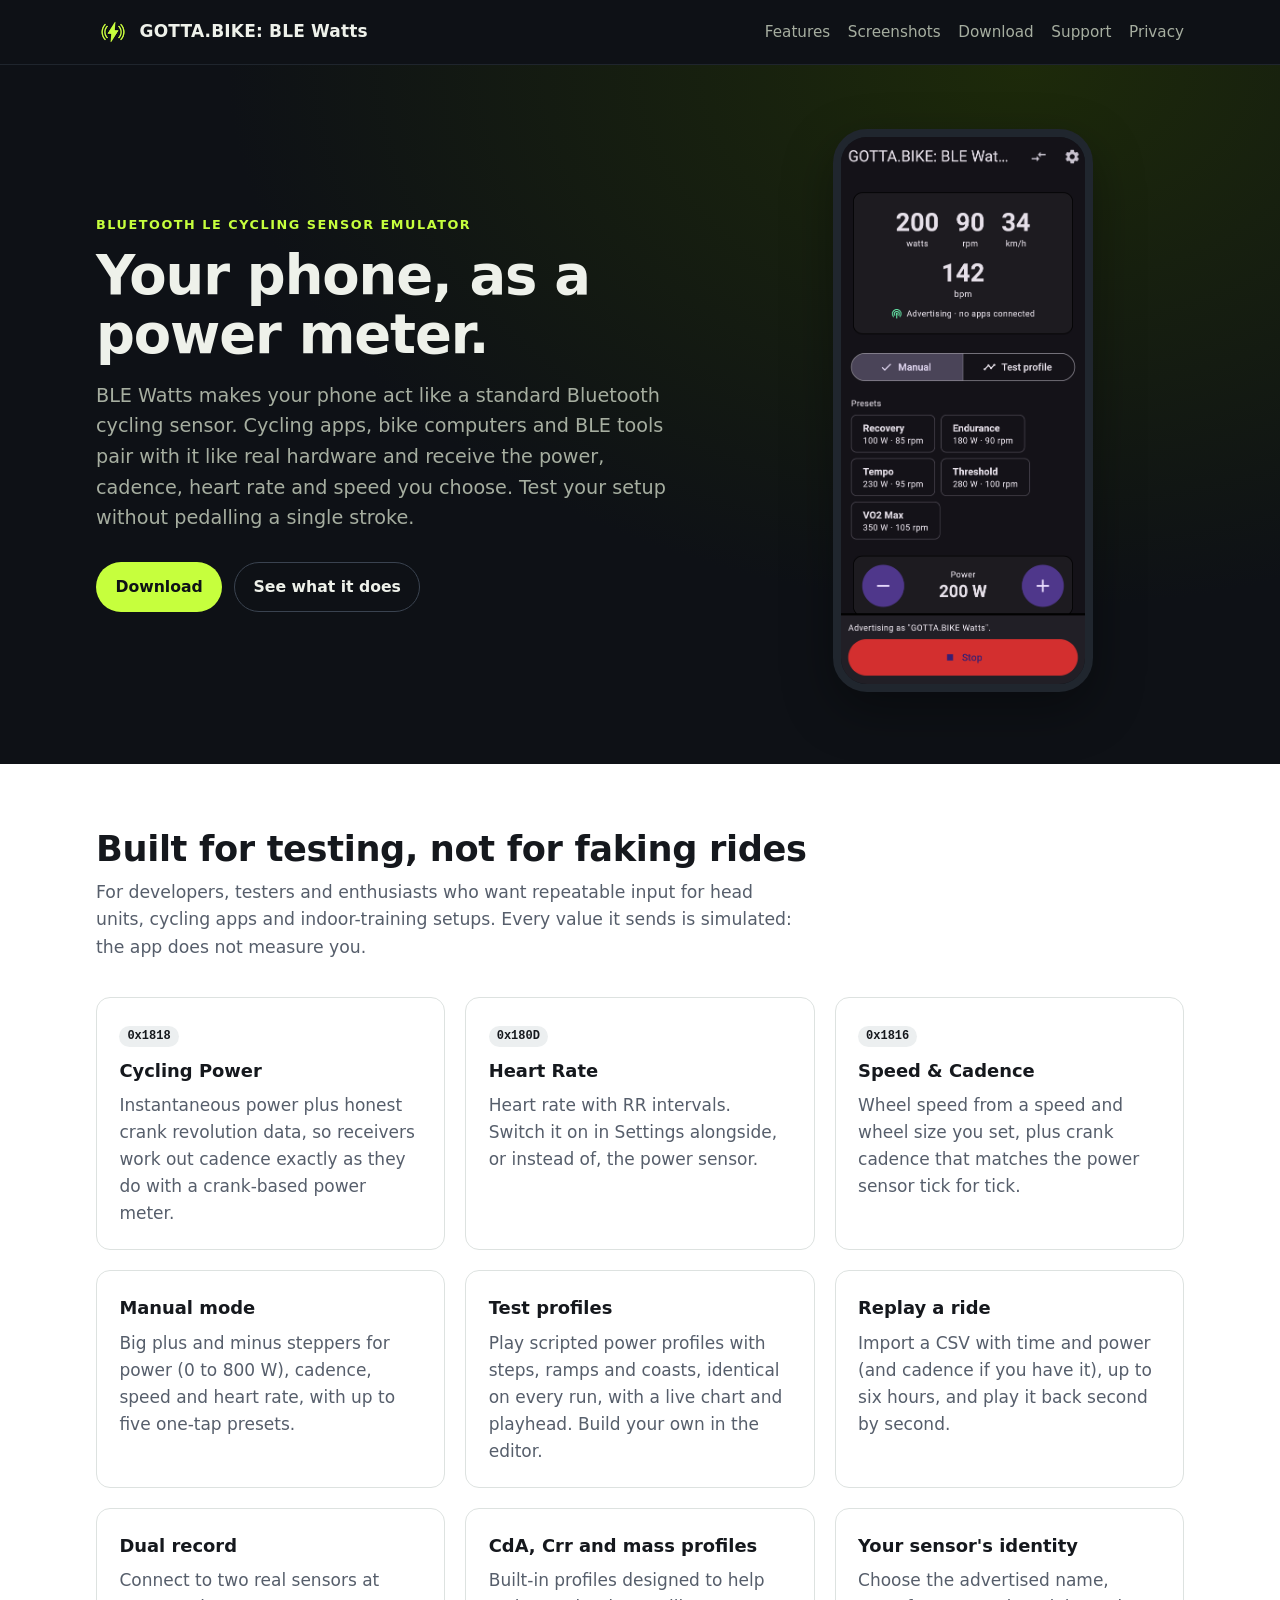
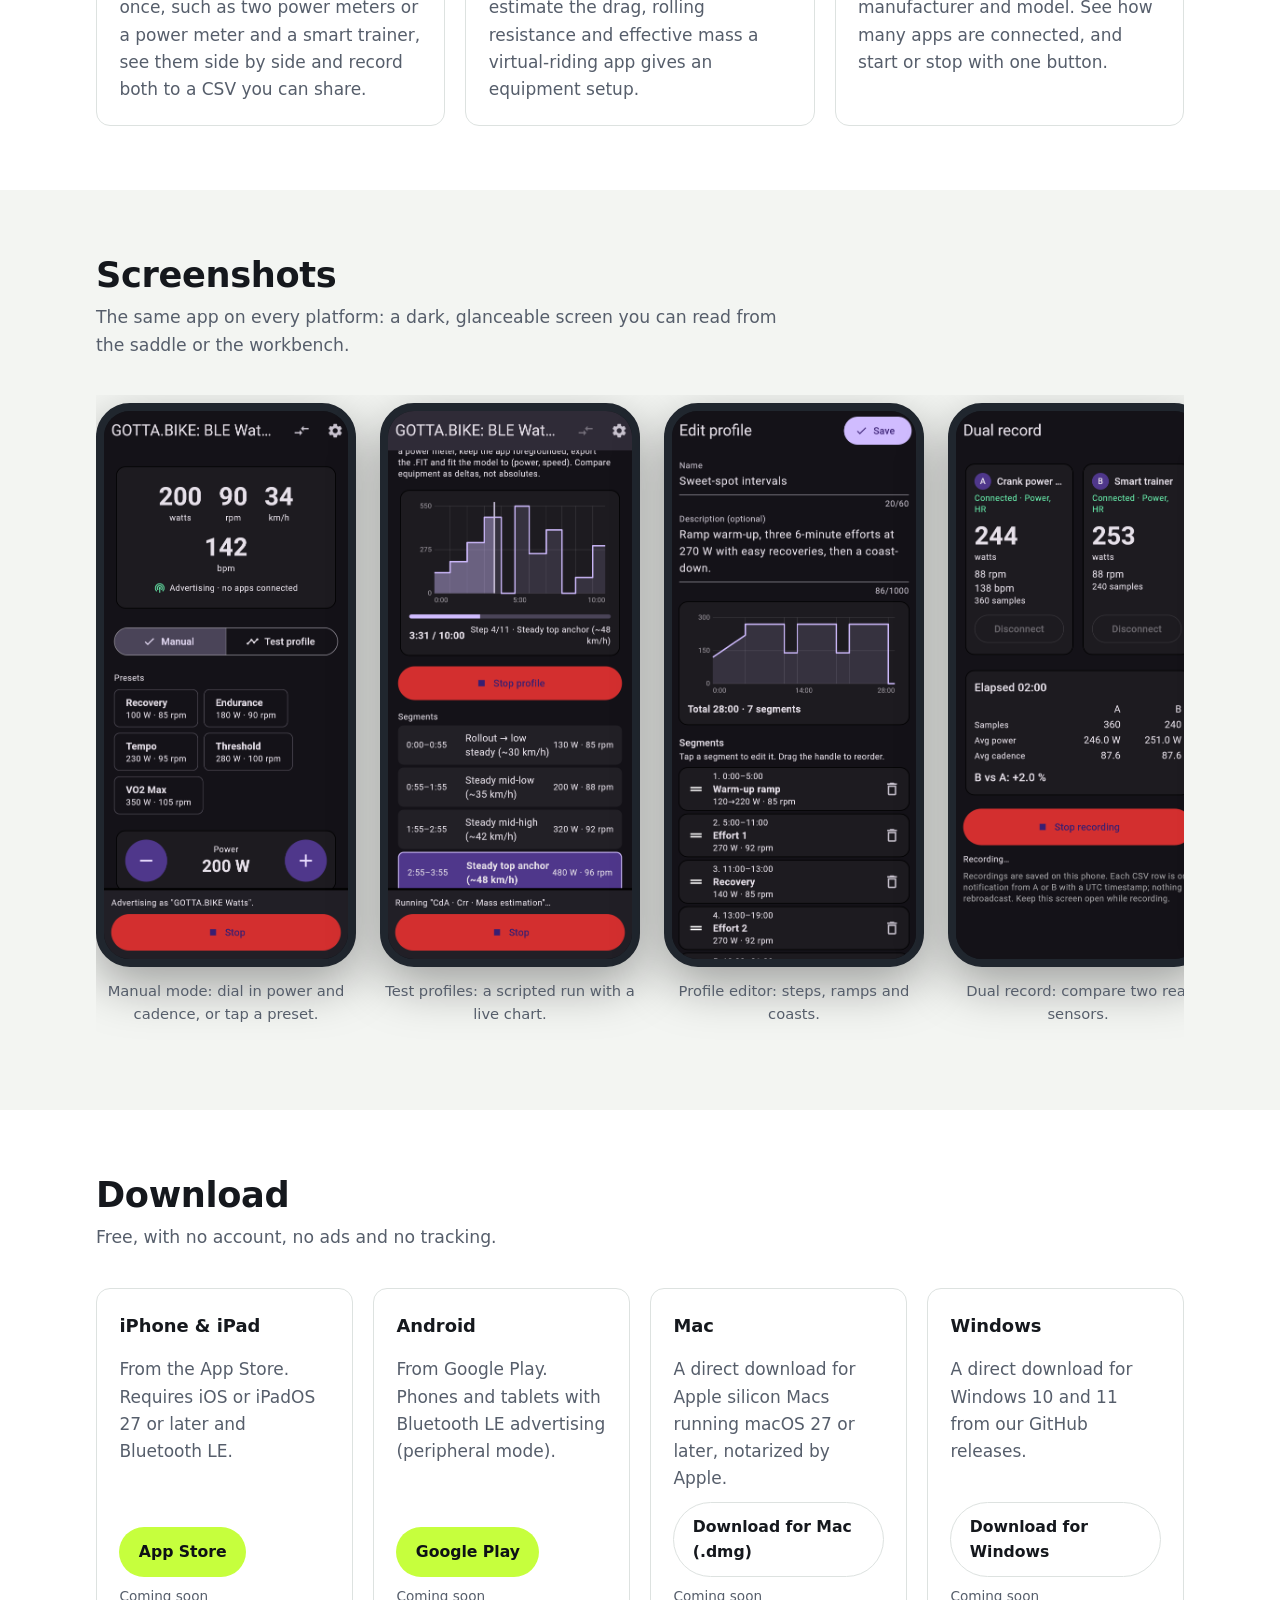
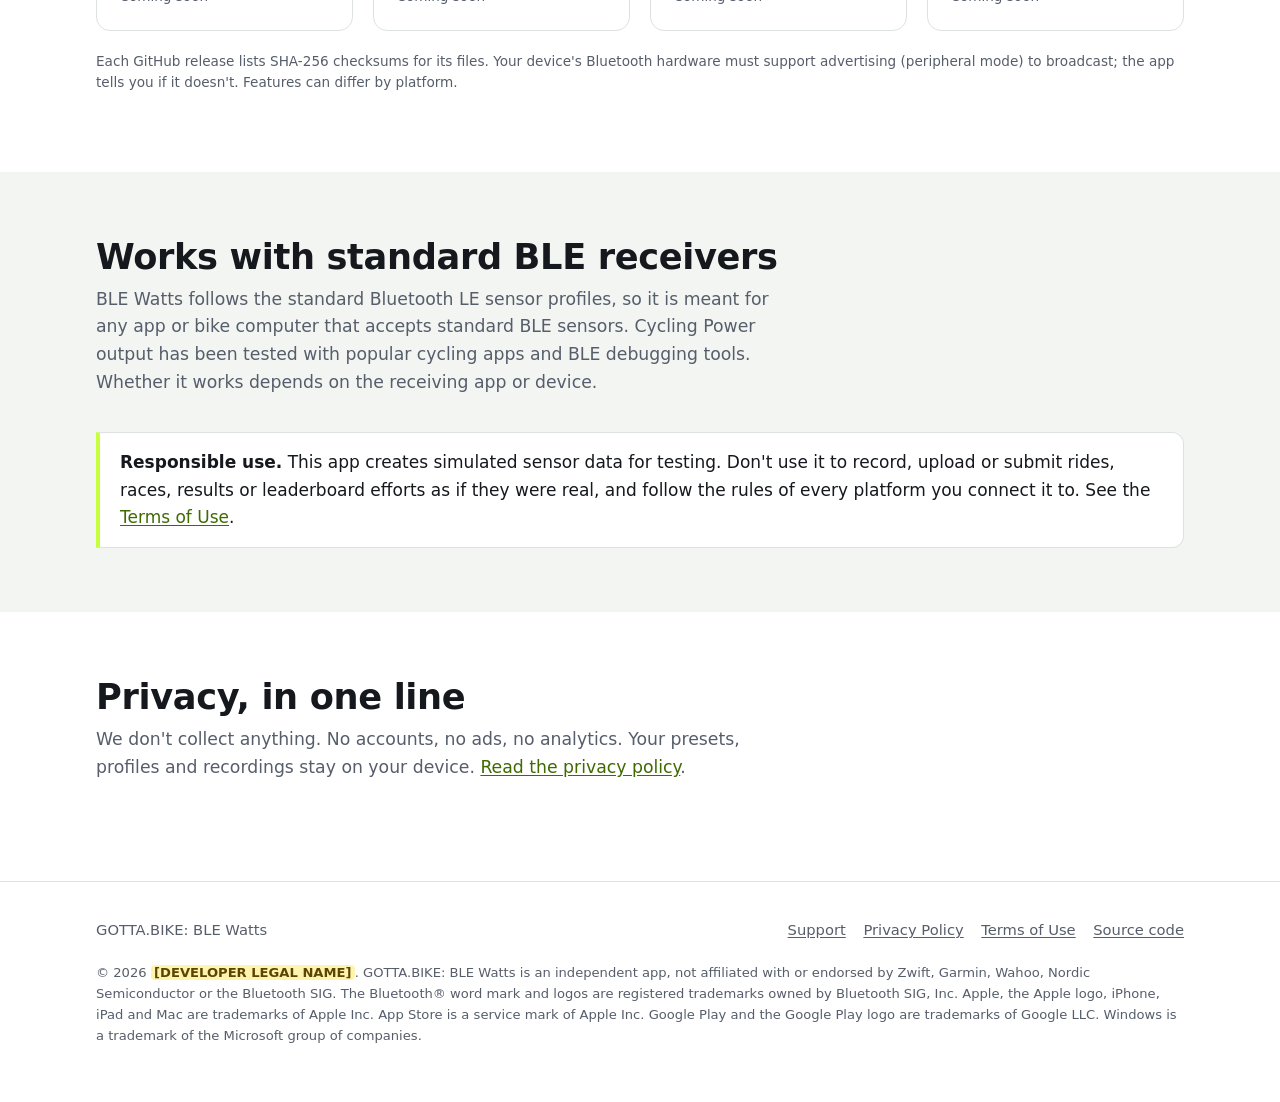
==== website/index.html @ 52a811ef "Add the product website for ble.gotta.bike A static site (no JS, no trackers) for Cloudflare Pages: " ====
<!DOCTYPE html>
<html lang="en">
<head>
  <meta charset="utf-8">
  <meta name="viewport" content="width=device-width, initial-scale=1">
  <title>GOTTA.BIKE: BLE Watts</title>
  <meta name="description" content="Turn your phone into a Bluetooth LE cycling sensor. Broadcast simulated power, cadence, heart rate and speed to cycling apps and bike computers, or record two real sensors side by side.">
  <meta name="theme-color" content="#0e1116">
  <meta property="og:title" content="GOTTA.BIKE: BLE Watts">
  <meta property="og:description" content="A Bluetooth LE cycling sensor emulator for testing apps, head units and indoor-training setups.">
  <meta property="og:type" content="website">
  <meta property="og:image" content="https://ble.gotta.bike/assets/og-image.png">
  <link rel="canonical" href="https://ble.gotta.bike/">
  <link rel="icon" type="image/png" sizes="32x32" href="assets/favicon-32.png">
  <link rel="apple-touch-icon" href="assets/apple-touch-icon.png">
  <link rel="stylesheet" href="styles.css">
</head>
<body>
<a class="skip" href="#main">Skip to content</a>

<header class="site-header">
  <div class="wrap">
    <a class="brand" href="./"><img src="assets/icon-64.png" alt="" width="34" height="34">GOTTA.BIKE: BLE Watts</a>
    <nav class="nav" aria-label="Main">
      <a href="#features">Features</a>
      <a href="#screenshots">Screenshots</a>
      <a href="#download">Download</a>
      <a href="support.html">Support</a>
      <a href="privacy.html">Privacy</a>
    </nav>
  </div>
</header>

<main id="main">

<section class="hero">
  <div class="wrap">
    <div>
      <span class="eyebrow">Bluetooth LE cycling sensor emulator</span>
      <h1>Your phone, as a power meter.</h1>
      <p class="lead">BLE Watts makes your phone act like a standard Bluetooth cycling sensor. Cycling apps, bike computers and BLE tools pair with it like real hardware and receive the power, cadence, heart rate and speed you choose. Test your setup without pedalling a single stroke.</p>
      <div class="btn-row">
        <a class="btn btn-primary" href="#download">Download</a>
        <a class="btn btn-ghost" href="#features">See what it does</a>
      </div>
    </div>
    <div class="shot">
      <div class="phone"><img src="assets/screenshots/manual.png" alt="The main screen in Manual mode, with power and cadence steppers and preset chips" width="1080" height="2340"></div>
    </div>
  </div>
</section>

<section id="features">
  <div class="wrap">
    <h2>Built for testing, not for faking rides</h2>
    <p class="sub">For developers, testers and enthusiasts who want repeatable input for head units, cycling apps and indoor-training setups. Every value it sends is simulated: the app does not measure you.</p>

    <div class="grid grid-3">
      <div class="card">
        <span class="tag">0x1818</span>
        <h3>Cycling Power</h3>
        <p>Instantaneous power plus honest crank revolution data, so receivers work out cadence exactly as they do with a crank-based power meter.</p>
      </div>
      <div class="card">
        <span class="tag">0x180D</span>
        <h3>Heart Rate</h3>
        <p>Heart rate with RR intervals. Switch it on in Settings alongside, or instead of, the power sensor.</p>
      </div>
      <div class="card">
        <span class="tag">0x1816</span>
        <h3>Speed &amp; Cadence</h3>
        <p>Wheel speed from a speed and wheel size you set, plus crank cadence that matches the power sensor tick for tick.</p>
      </div>
      <div class="card">
        <h3>Manual mode</h3>
        <p>Big plus and minus steppers for power (0 to 800 W), cadence, speed and heart rate, with up to five one-tap presets.</p>
      </div>
      <div class="card">
        <h3>Test profiles</h3>
        <p>Play scripted power profiles with steps, ramps and coasts, identical on every run, with a live chart and playhead. Build your own in the editor.</p>
      </div>
      <div class="card">
        <h3>Replay a ride</h3>
        <p>Import a CSV with time and power (and cadence if you have it), up to six hours, and play it back second by second.</p>
      </div>
      <div class="card">
        <h3>Dual record</h3>
        <p>Connect to two real sensors at once, such as two power meters or a power meter and a smart trainer, see them side by side and record both to a CSV you can share.</p>
      </div>
      <div class="card">
        <h3>CdA, Crr and mass profiles</h3>
        <p>Built-in profiles designed to help estimate the drag, rolling resistance and effective mass a virtual-riding app gives an equipment setup.</p>
      </div>
      <div class="card">
        <h3>Your sensor's identity</h3>
        <p>Choose the advertised name, manufacturer and model. See how many apps are connected, and start or stop with one button.</p>
      </div>
    </div>
  </div>
</section>

<section id="screenshots" class="alt">
  <div class="wrap">
    <h2>Screenshots</h2>
    <p class="sub">The same app on every platform: a dark, glanceable screen you can read from the saddle or the workbench.</p>
    <div class="shots">
      <figure>
        <div class="phone"><img src="assets/screenshots/manual.png" alt="Manual mode: power and cadence steppers with preset chips" loading="lazy" width="1080" height="2340"></div>
        <figcaption>Manual mode: dial in power and cadence, or tap a preset.</figcaption>
      </figure>
      <figure>
        <div class="phone"><img src="assets/screenshots/test-profile.png" alt="Test-profile mode: a power-versus-time chart with a playhead" loading="lazy" width="1080" height="2340"></div>
        <figcaption>Test profiles: a scripted run with a live chart.</figcaption>
      </figure>
      <figure>
        <div class="phone"><img src="assets/screenshots/profile-editor.png" alt="The profile editor with a list of timed segments" loading="lazy" width="1080" height="2340"></div>
        <figcaption>Profile editor: steps, ramps and coasts.</figcaption>
      </figure>
      <figure>
        <div class="phone"><img src="assets/screenshots/dual-record.png" alt="Dual record: two sensor cards side by side with a comparison" loading="lazy" width="1080" height="2340"></div>
        <figcaption>Dual record: compare two real sensors.</figcaption>
      </figure>
      <figure>
        <div class="phone"><img src="assets/screenshots/settings.png" alt="Settings: sensor switches and device identity" loading="lazy" width="1080" height="2340"></div>
        <figcaption>Settings: choose sensors and the device name.</figcaption>
      </figure>
    </div>
  </div>
</section>

<section id="download">
  <div class="wrap">
    <h2>Download</h2>
    <p class="sub">Free, with no account, no ads and no tracking.</p>
    <div class="grid grid-4 dl">
      <div class="card">
        <h3>iPhone &amp; iPad</h3>
        <p>From the App Store. Requires iOS or iPadOS 27 or later and Bluetooth LE.</p>
        <a class="btn btn-primary" href="[APP STORE URL]">App Store</a>
        <span class="status">Coming soon</span>
      </div>
      <div class="card">
        <h3>Android</h3>
        <p>From Google Play. Phones and tablets with Bluetooth LE advertising (peripheral mode).</p>
        <a class="btn btn-primary" href="https://play.google.com/store/apps/details?id=ble.make.bike.gotta">Google Play</a>
        <span class="status">Coming soon</span>
      </div>
      <div class="card">
        <h3>Mac</h3>
        <p>A direct download for Apple silicon Macs running macOS 27 or later, notarized by Apple.</p>
        <a class="btn btn-outline" href="https://github.com/vincentdavis/GOTTA.BIKE-BLE-Watts/releases/latest/download/gotta-bike-ble-watts-macos.dmg">Download for Mac (.dmg)</a>
        <span class="status">Coming soon</span>
      </div>
      <div class="card">
        <h3>Windows</h3>
        <p>A direct download for Windows 10 and 11 from our GitHub releases.</p>
        <a class="btn btn-outline" href="https://github.com/vincentdavis/GOTTA.BIKE-BLE-Watts/releases/latest">Download for Windows</a>
        <span class="status">Coming soon</span>
      </div>
    </div>
    <p class="status note-below">Each GitHub release lists SHA-256 checksums for its files. Your device's Bluetooth hardware must support advertising (peripheral mode) to broadcast; the app tells you if it doesn't. Features can differ by platform.</p>
  </div>
</section>

<section class="alt">
  <div class="wrap">
    <h2>Works with standard BLE receivers</h2>
    <p class="sub">BLE Watts follows the standard Bluetooth LE sensor profiles, so it is meant for any app or bike computer that accepts standard BLE sensors. Cycling Power output has been tested with popular cycling apps and BLE debugging tools. Whether it works depends on the receiving app or device.</p>
    <div class="notice">
      <p><strong>Responsible use.</strong> This app creates simulated sensor data for testing. Don't use it to record, upload or submit rides, races, results or leaderboard efforts as if they were real, and follow the rules of every platform you connect it to. See the <a href="terms.html">Terms of Use</a>.</p>
    </div>
  </div>
</section>

<section>
  <div class="wrap">
    <h2>Privacy, in one line</h2>
    <p class="sub">We don't collect anything. No accounts, no ads, no analytics. Your presets, profiles and recordings stay on your device. <a href="privacy.html">Read the privacy policy</a>.</p>
  </div>
</section>

</main>

<footer class="site-footer">
  <div class="wrap">
    <div class="cols">
      <div>GOTTA.BIKE: BLE Watts</div>
      <nav aria-label="Footer">
        <a href="support.html">Support</a>
        <a href="privacy.html">Privacy Policy</a>
        <a href="terms.html">Terms of Use</a>
        <a href="https://github.com/vincentdavis/GOTTA.BIKE-BLE-Watts">Source code</a>
      </nav>
    </div>
    <p class="fine">© 2026 <span class="ph">[DEVELOPER LEGAL NAME]</span>. GOTTA.BIKE: BLE Watts is an independent app, not affiliated with or endorsed by Zwift, Garmin, Wahoo, Nordic Semiconductor or the Bluetooth SIG. The Bluetooth® word mark and logos are registered trademarks owned by Bluetooth SIG, Inc. Apple, the Apple logo, iPhone, iPad and Mac are trademarks of Apple Inc. App Store is a service mark of Apple Inc. Google Play and the Google Play logo are trademarks of Google LLC. Windows is a trademark of the Microsoft group of companies.</p>
  </div>
</footer>
</body>
</html>
---- website/styles.css ----
/*
  GOTTA.BIKE: BLE Watts website. One shared stylesheet, no external fonts,
  scripts or trackers. Colours follow the app icon: lime on near-black.
*/
:root {
  --bg: #ffffff;
  --bg-alt: #f3f5f2;
  --fg: #15181d;
  --muted: #565e6b;
  --rule: #dde2e0;
  --panel: #ffffff;
  --accent: #3f6a00;          /* lime, darkened for contrast on white */
  --accent-strong: #2f5000;
  --accent-bg: #c6ff3d;       /* the icon's lime */
  --accent-fg: #0e1116;
  --hero-bg: #0e1116;
  --hero-fg: #eef1ea;
  --hero-muted: #a6aea0;
  --code-bg: #eceff0;
  --ph-bg: #fff3b0;
  --ph-fg: #5a4600;
  --radius: 14px;
  --maxw: 70rem;
  color-scheme: light dark;
}
@media (prefers-color-scheme: dark) {
  :root {
    --bg: #0e1116;
    --bg-alt: #141920;
    --fg: #e8ebe4;
    --muted: #a3aba0;
    --rule: #262d36;
    --panel: #161b22;
    --accent: #c6ff3d;
    --accent-strong: #d8ff7a;
    --accent-bg: #c6ff3d;
    --accent-fg: #0e1116;
    --hero-bg: #090b0f;
    --code-bg: #1d242d;
    --ph-bg: #4a3d00;
    --ph-fg: #ffe680;
  }
}

* { box-sizing: border-box; }
html { -webkit-text-size-adjust: 100%; scroll-behavior: smooth; }
body {
  margin: 0;
  background: var(--bg);
  color: var(--fg);
  font: 17px/1.6 system-ui, -apple-system, "Segoe UI", Roboto, "Helvetica Neue", Arial, sans-serif;
}
img { max-width: 100%; height: auto; }
a { color: var(--accent); text-underline-offset: 2px; }
a:hover { color: var(--accent-strong); }
code {
  font: .9em ui-monospace, SFMono-Regular, Menlo, Consolas, monospace;
  background: var(--code-bg);
  padding: .1em .35em;
  border-radius: 5px;
}
.wrap { max-width: var(--maxw); margin: 0 auto; padding: 0 16px; }

/* Placeholders the owner must fill in before publishing (see README). */
.ph {
  background: var(--ph-bg);
  color: var(--ph-fg);
  padding: 0 .25em;
  border-radius: 4px;
  font-weight: 600;
}

/* Skip link */
.skip { position: absolute; left: -999px; }
.skip:focus { left: 16px; top: 8px; z-index: 10; background: var(--accent-bg); color: var(--accent-fg); padding: .5rem .75rem; border-radius: 8px; }

/* Header */
.site-header {
  background: var(--hero-bg);
  color: var(--hero-fg);
  border-bottom: 1px solid #1f252d;
}
.site-header .wrap {
  display: flex; align-items: center; justify-content: space-between;
  gap: 1rem; min-height: 64px; flex-wrap: wrap;
}
.brand {
  display: flex; align-items: center; gap: .6rem;
  color: var(--hero-fg); text-decoration: none; font-weight: 700; letter-spacing: .01em;
}
.brand img { width: 34px; height: 34px; border-radius: 8px; }
.brand:hover { color: #fff; }
.nav { display: flex; gap: 1.1rem; flex-wrap: wrap; }
.nav a { color: var(--hero-muted); text-decoration: none; font-size: .95rem; }
.nav a:hover, .nav a[aria-current="page"] { color: #c6ff3d; }

/* Hero */
.hero {
  background: radial-gradient(ellipse at 80% 0%, #1d2a0a 0%, var(--hero-bg) 55%);
  color: var(--hero-fg);
  padding: 4rem 0 4.5rem;
}
.hero .wrap {
  display: grid; grid-template-columns: 1.15fr .85fr; gap: 3rem; align-items: center;
}
.eyebrow {
  display: inline-block; font-size: .8rem; font-weight: 700; letter-spacing: .12em;
  text-transform: uppercase; color: #c6ff3d; margin-bottom: .75rem;
}
.hero h1 { font-size: clamp(2.1rem, 5vw, 3.4rem); line-height: 1.08; margin: 0 0 1rem; letter-spacing: -.02em; }
.hero p.lead { font-size: 1.2rem; color: var(--hero-muted); margin: 0 0 1.75rem; max-width: 36rem; }
.hero .shot { justify-self: center; }

.btn-row { display: flex; gap: .75rem; flex-wrap: wrap; }
.btn {
  display: inline-flex; align-items: center; gap: .5rem;
  padding: .7rem 1.15rem; border-radius: 999px; font-weight: 650; text-decoration: none;
  border: 1.5px solid transparent; font-size: .98rem;
}
.btn-primary { background: var(--accent-bg); color: var(--accent-fg); }
.btn-primary:hover { background: #d8ff7a; color: var(--accent-fg); }
.btn-ghost { border-color: #3a4350; color: var(--hero-fg); }
.btn-ghost:hover { border-color: #c6ff3d; color: #c6ff3d; }

/* Sections */
section { padding: 4rem 0; }
section.alt { background: var(--bg-alt); }
section h2 { font-size: clamp(1.6rem, 3.2vw, 2.2rem); line-height: 1.2; margin: 0 0 .5rem; letter-spacing: -.01em; }
section .sub { color: var(--muted); margin: 0 0 2.25rem; max-width: 44rem; font-size: 1.08rem; }

.grid { display: grid; gap: 1.25rem; }
.grid-3 { grid-template-columns: repeat(3, 1fr); }
.grid-2 { grid-template-columns: repeat(2, 1fr); }
.grid-4 { grid-template-columns: repeat(4, 1fr); }
.card {
  background: var(--panel); border: 1px solid var(--rule); border-radius: var(--radius);
  padding: 1.35rem 1.4rem;
}
.card h3 { margin: .1rem 0 .4rem; font-size: 1.12rem; }
.card p { margin: 0; color: var(--muted); }
.card ul { margin: .4rem 0 0; padding-left: 1.15rem; color: var(--muted); }
.tag {
  display: inline-block; font: 600 .75rem/1.6 ui-monospace, SFMono-Regular, Menlo, Consolas, monospace;
  background: var(--code-bg); color: var(--fg); padding: .05rem .5rem; border-radius: 999px; margin-bottom: .5rem;
}

/* Screenshots */
.phone {
  width: 260px; aspect-ratio: 9 / 19.5; border-radius: 34px; overflow: hidden;
  border: 8px solid #20262e; background: #11151a;
  box-shadow: 0 18px 50px rgba(0,0,0,.35);
}
.phone img { width: 100%; height: 100%; object-fit: cover; object-position: top; display: block; }
.shots {
  display: flex; gap: 1.5rem; overflow-x: auto; padding: .5rem 0 1.25rem;
  scroll-snap-type: x mandatory;
}
.shots figure { margin: 0; flex: 0 0 auto; scroll-snap-align: start; }
.shots figcaption { text-align: center; color: var(--muted); font-size: .92rem; margin-top: .75rem; max-width: 260px; }

/* Downloads */
.dl .card { display: flex; flex-direction: column; gap: .6rem; }
.dl .card p { flex: 1; }
.dl .btn { align-self: flex-start; }
.dl .btn-primary { background: var(--accent-bg); }
.dl .btn-outline { border-color: var(--rule); color: var(--fg); }
.dl .btn-outline:hover { border-color: var(--accent); color: var(--accent); }
.status { font-size: .85rem; color: var(--muted); }

/* FAQ */
details {
  border: 1px solid var(--rule); border-radius: 12px; padding: .9rem 1.1rem; background: var(--panel);
}
details + details { margin-top: .75rem; }
summary { cursor: pointer; font-weight: 650; }
details p, details ul { color: var(--muted); margin: .6rem 0 0; }

/* Notice */
.notice {
  border-left: 4px solid var(--accent-bg); background: var(--panel);
  border-radius: 0 12px 12px 0; padding: 1rem 1.25rem; border-top: 1px solid var(--rule);
  border-right: 1px solid var(--rule); border-bottom: 1px solid var(--rule);
}
.notice p { margin: 0; }

/* Legal / prose pages */
.prose { max-width: 46rem; margin: 0 auto; padding: 3rem 16px 4rem; }
.prose h1 { font-size: clamp(1.9rem, 4vw, 2.4rem); line-height: 1.2; margin: 0 0 .5rem; }
.prose h2 { font-size: 1.3rem; margin: 2.4rem 0 .6rem; padding-top: .9rem; border-top: 1px solid var(--rule); }
.prose h3 { font-size: 1.08rem; margin: 1.6rem 0 .4rem; }
.prose .meta { color: var(--muted); margin: 0 0 1.5rem; }
.prose .summary { background: var(--bg-alt); border: 1px solid var(--rule); border-radius: 12px; padding: .4rem 1.25rem; }
.prose li + li { margin-top: .3rem; }
.table-wrap { overflow-x: auto; }
table { border-collapse: collapse; width: 100%; font-size: .94rem; margin: .75rem 0; }
th, td { text-align: left; vertical-align: top; border-bottom: 1px solid var(--rule); padding: .55rem .6rem; }
th { background: var(--bg-alt); }

/* Footer */
.site-footer { border-top: 1px solid var(--rule); padding: 2.25rem 0 2.75rem; color: var(--muted); font-size: .92rem; }
.site-footer .cols { display: flex; justify-content: space-between; gap: 1.5rem; flex-wrap: wrap; }
.site-footer nav { display: flex; gap: 1.1rem; flex-wrap: wrap; }
.site-footer a { color: var(--muted); }
.site-footer a:hover { color: var(--accent); }
.site-footer .fine { margin-top: 1.25rem; font-size: .82rem; }

@media (max-width: 900px) {
  .hero .wrap { grid-template-columns: 1fr; }
  .hero .shot { display: none; }
  .grid-3, .grid-4 { grid-template-columns: repeat(2, 1fr); }
}
@media (max-width: 600px) {
  body { font-size: 16px; }
  .grid-3, .grid-2, .grid-4 { grid-template-columns: 1fr; }
  section { padding: 3rem 0; }
  .hero { padding: 2.75rem 0 3rem; }
  .nav { gap: .8rem; }
  .phone { width: 220px; }
}

/* Small helpers (the CSP forbids inline style attributes). */
.note-below { margin-top: 1.25rem; }
.prose .summary h2.summary-title { border: 0; margin-top: 1rem; padding-top: 0; }
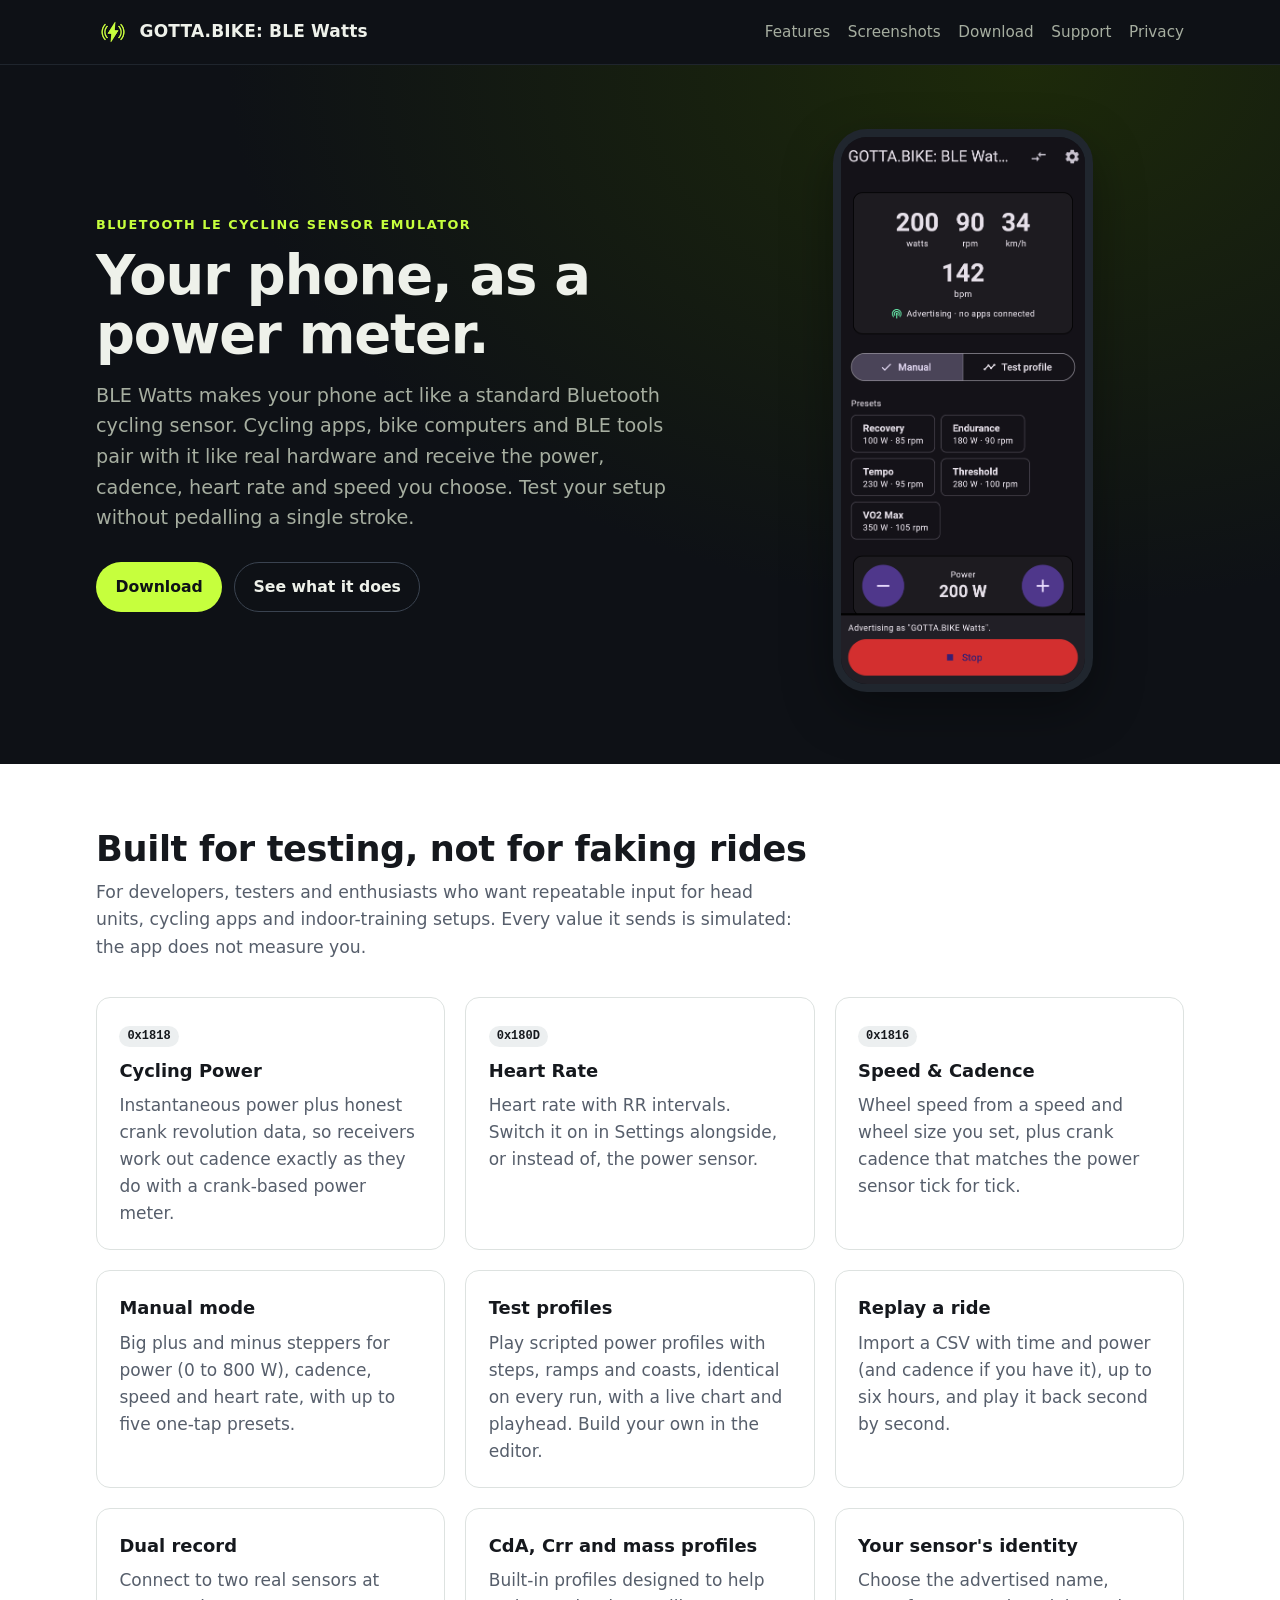
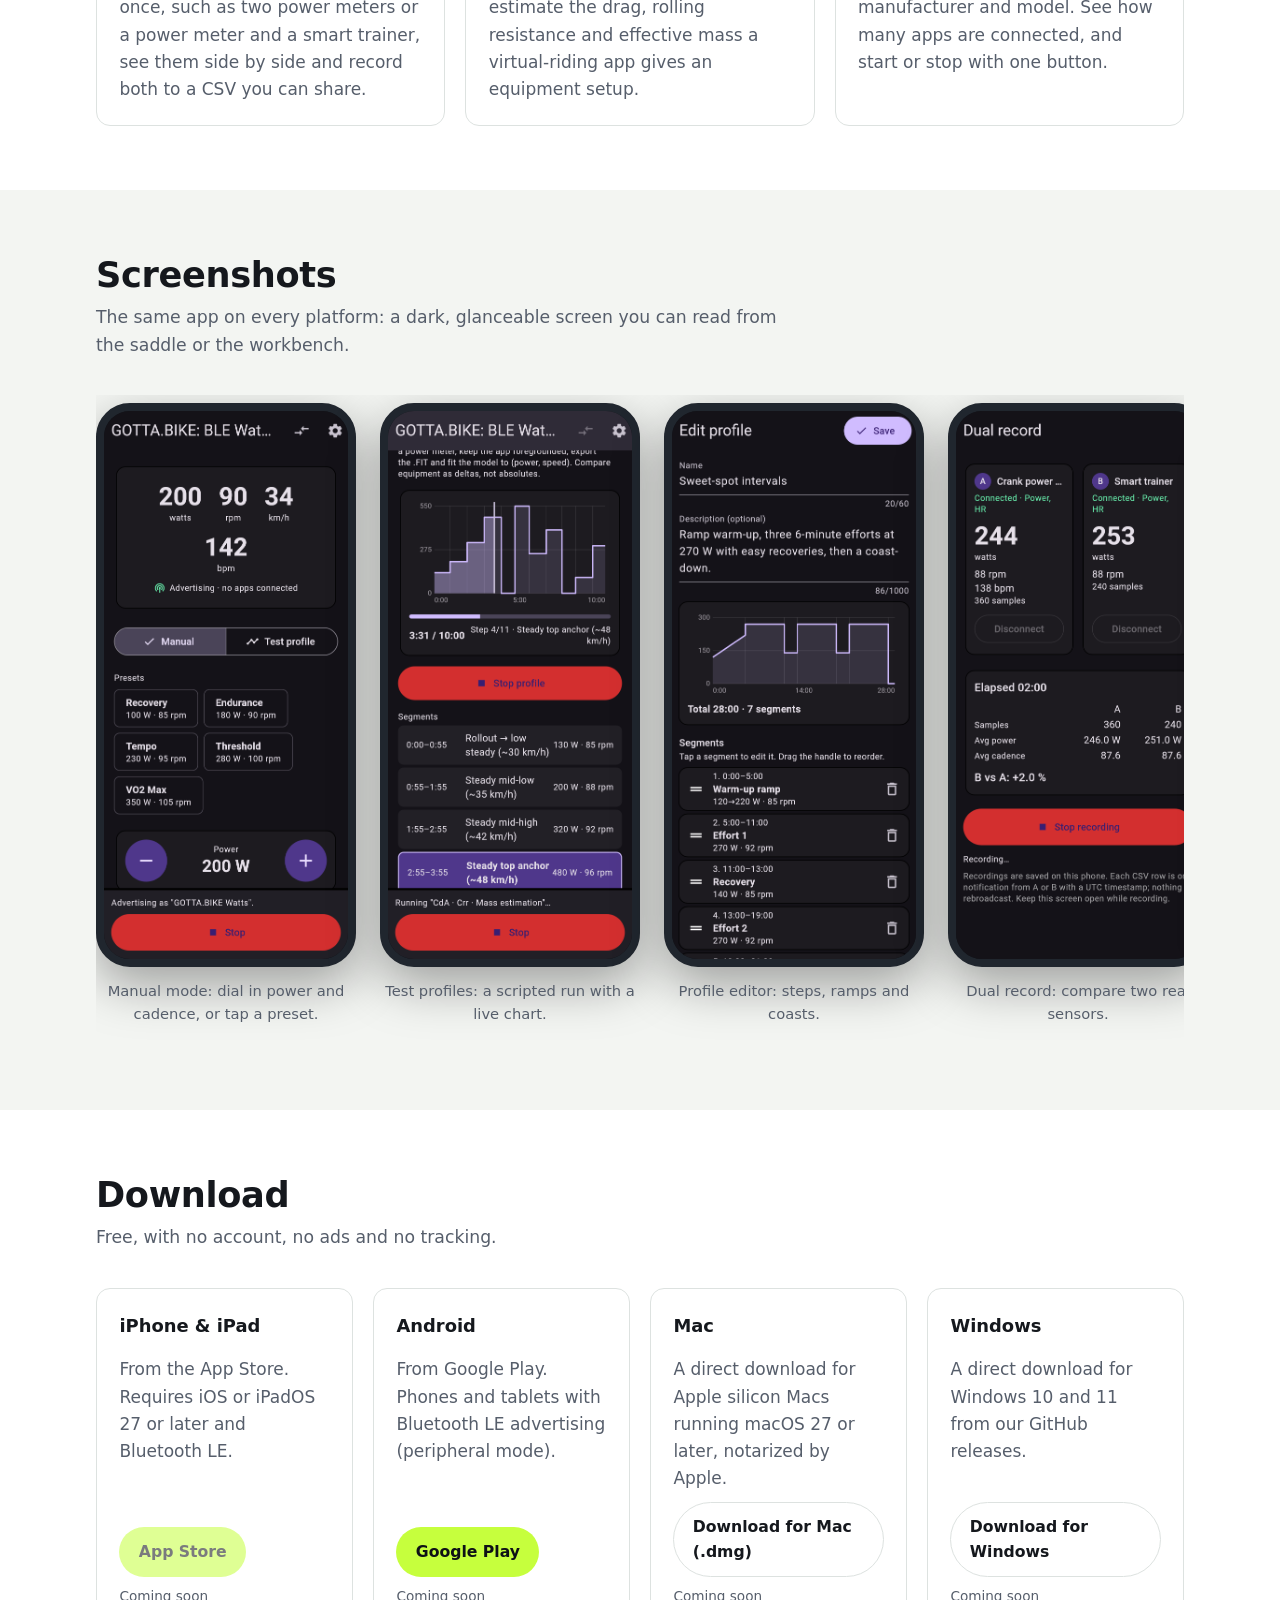
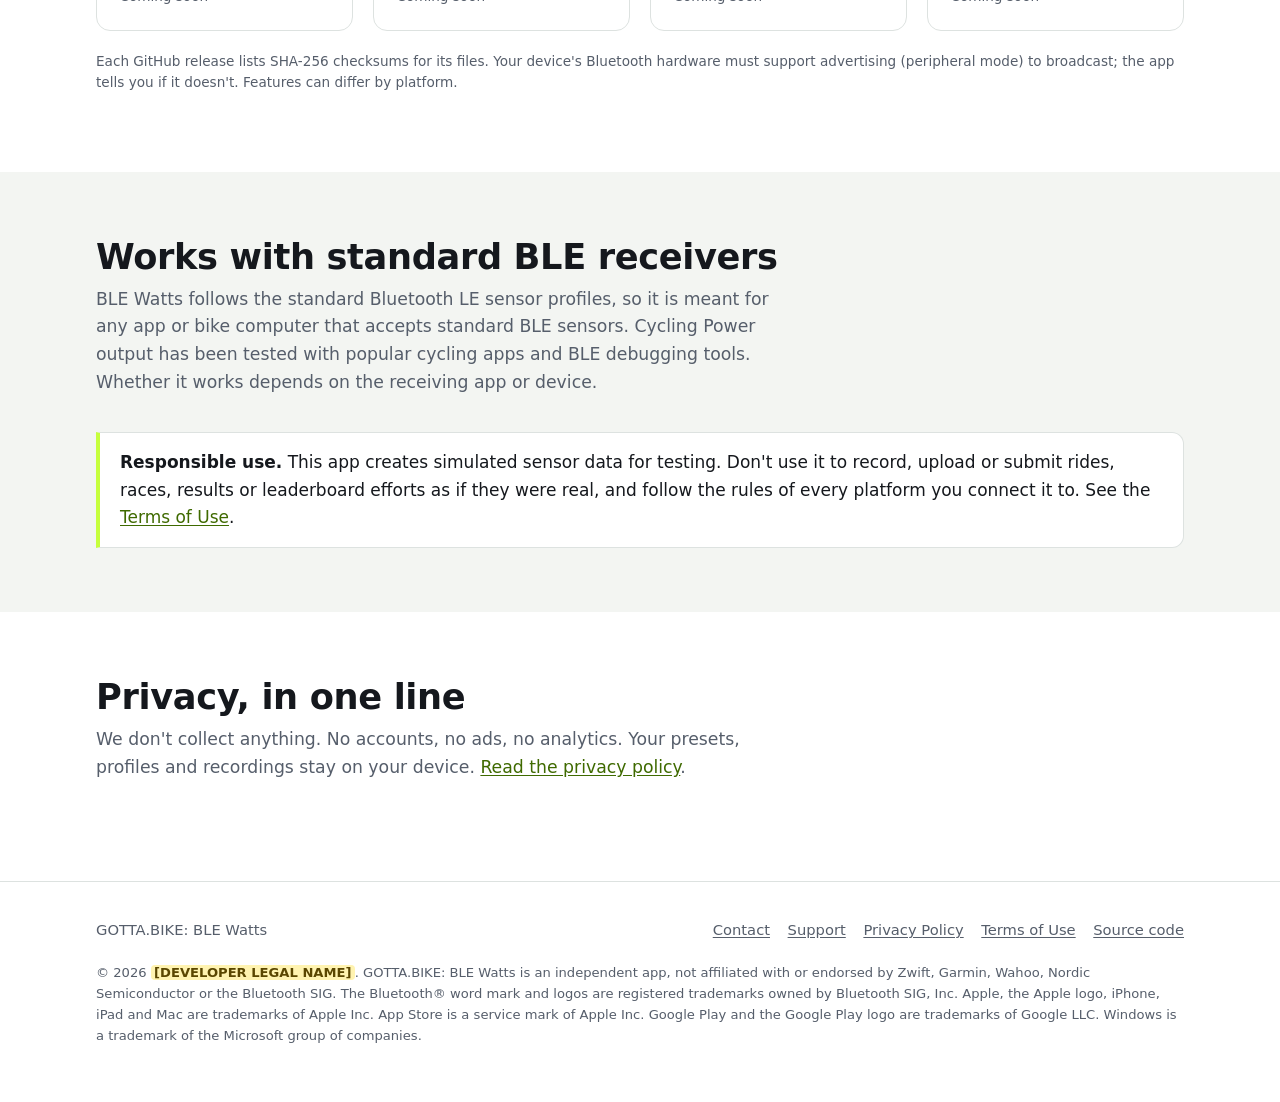
==== commit b108690f: "Website: contact email ble-watts@gotta.bike Fill in the contact email on every page (mailto links, p" ====
--- a/website/index.html
+++ b/website/index.html
@@ -136,7 +136,7 @@
       <div class="card">
         <h3>iPhone &amp; iPad</h3>
         <p>From the App Store. Requires iOS or iPadOS 27 or later and Bluetooth LE.</p>
-        <a class="btn btn-primary" href="[APP STORE URL]">App Store</a>
+        <span class="btn btn-primary btn-soon">App Store</span>
         <span class="status">Coming soon</span>
       </div>
       <div class="card">
@@ -186,6 +186,7 @@
     <div class="cols">
       <div>GOTTA.BIKE: BLE Watts</div>
       <nav aria-label="Footer">
+        <a href="mailto:ble-watts@gotta.bike">Contact</a>
         <a href="support.html">Support</a>
         <a href="privacy.html">Privacy Policy</a>
         <a href="terms.html">Terms of Use</a>
--- a/website/styles.css
+++ b/website/styles.css
@@ -220,4 +220,7 @@
 
 /* Small helpers (the CSP forbids inline style attributes). */
 .note-below { margin-top: 1.25rem; }
+/* A store button whose listing isn't live yet: shown, not clickable. */
+.btn-soon { opacity: .55; cursor: default; }
+.btn-soon:hover { background: var(--accent-bg); }
 .prose .summary h2.summary-title { border: 0; margin-top: 1rem; padding-top: 0; }
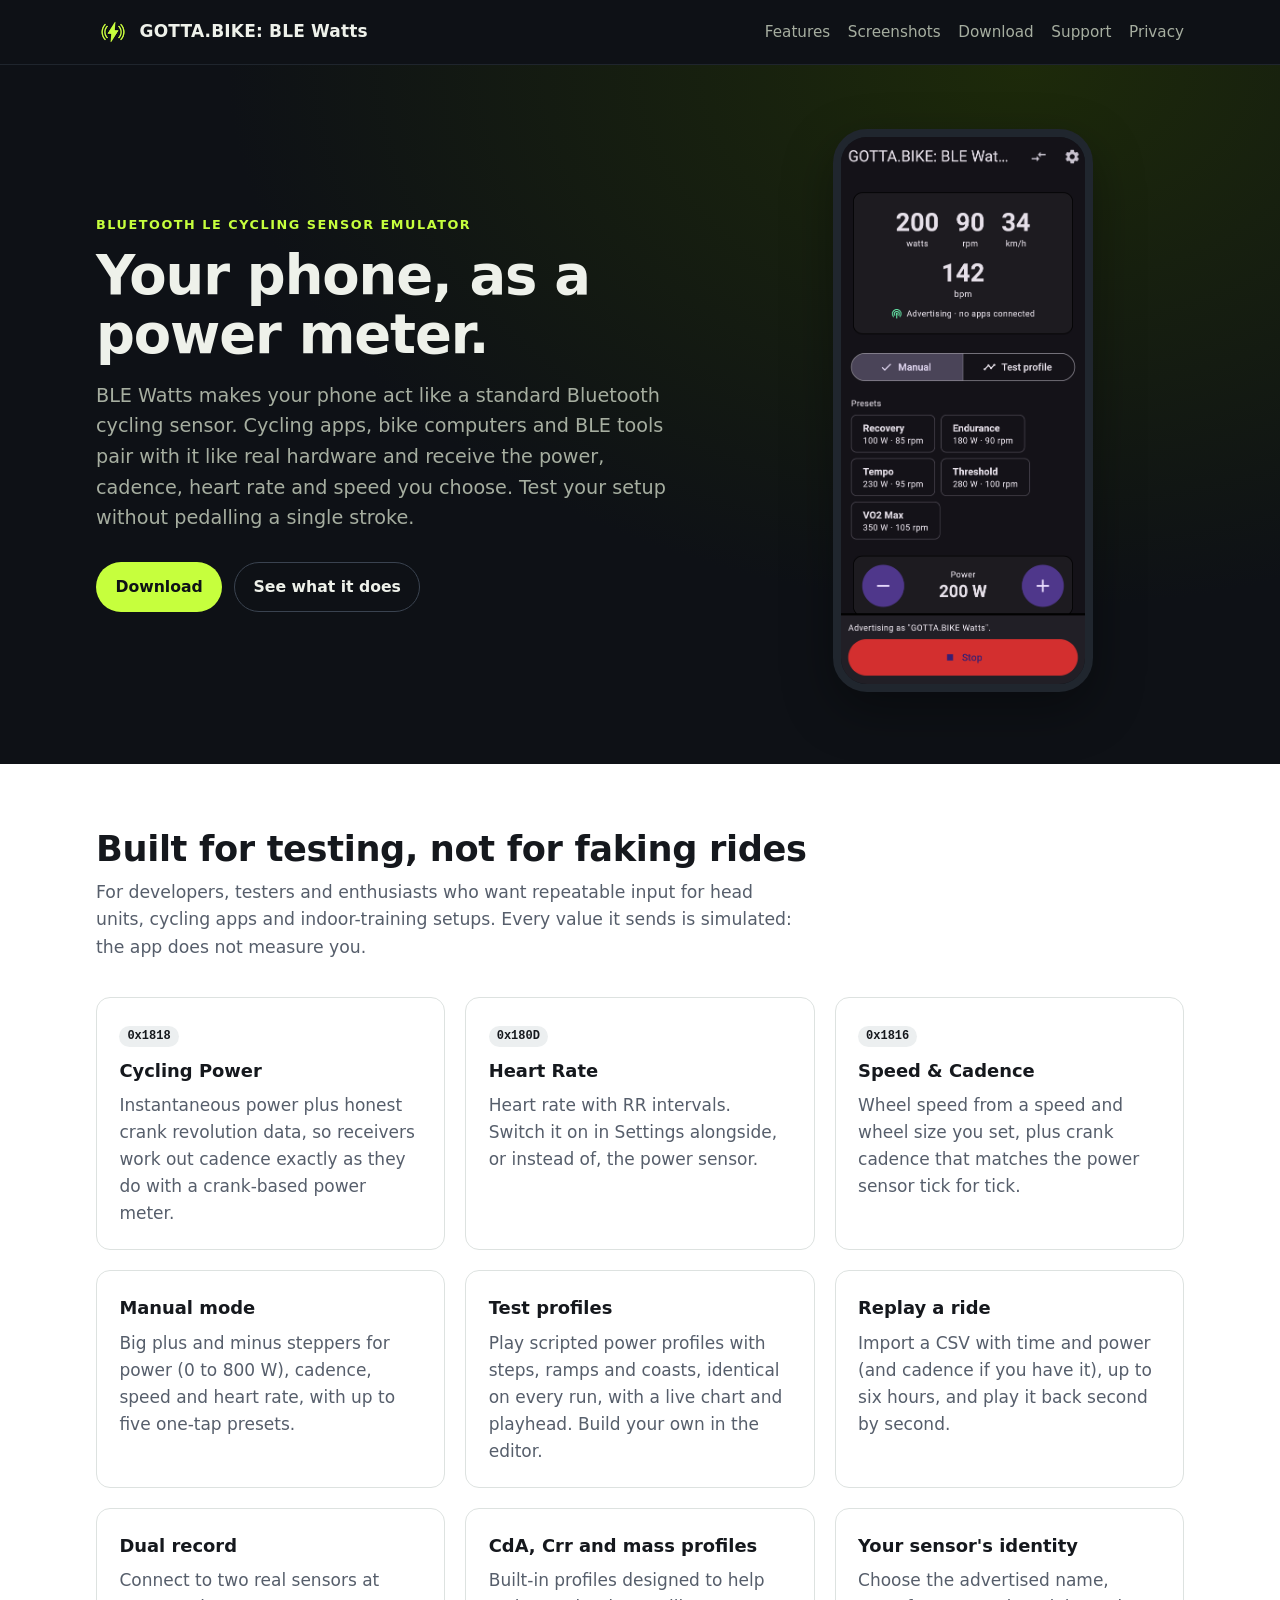
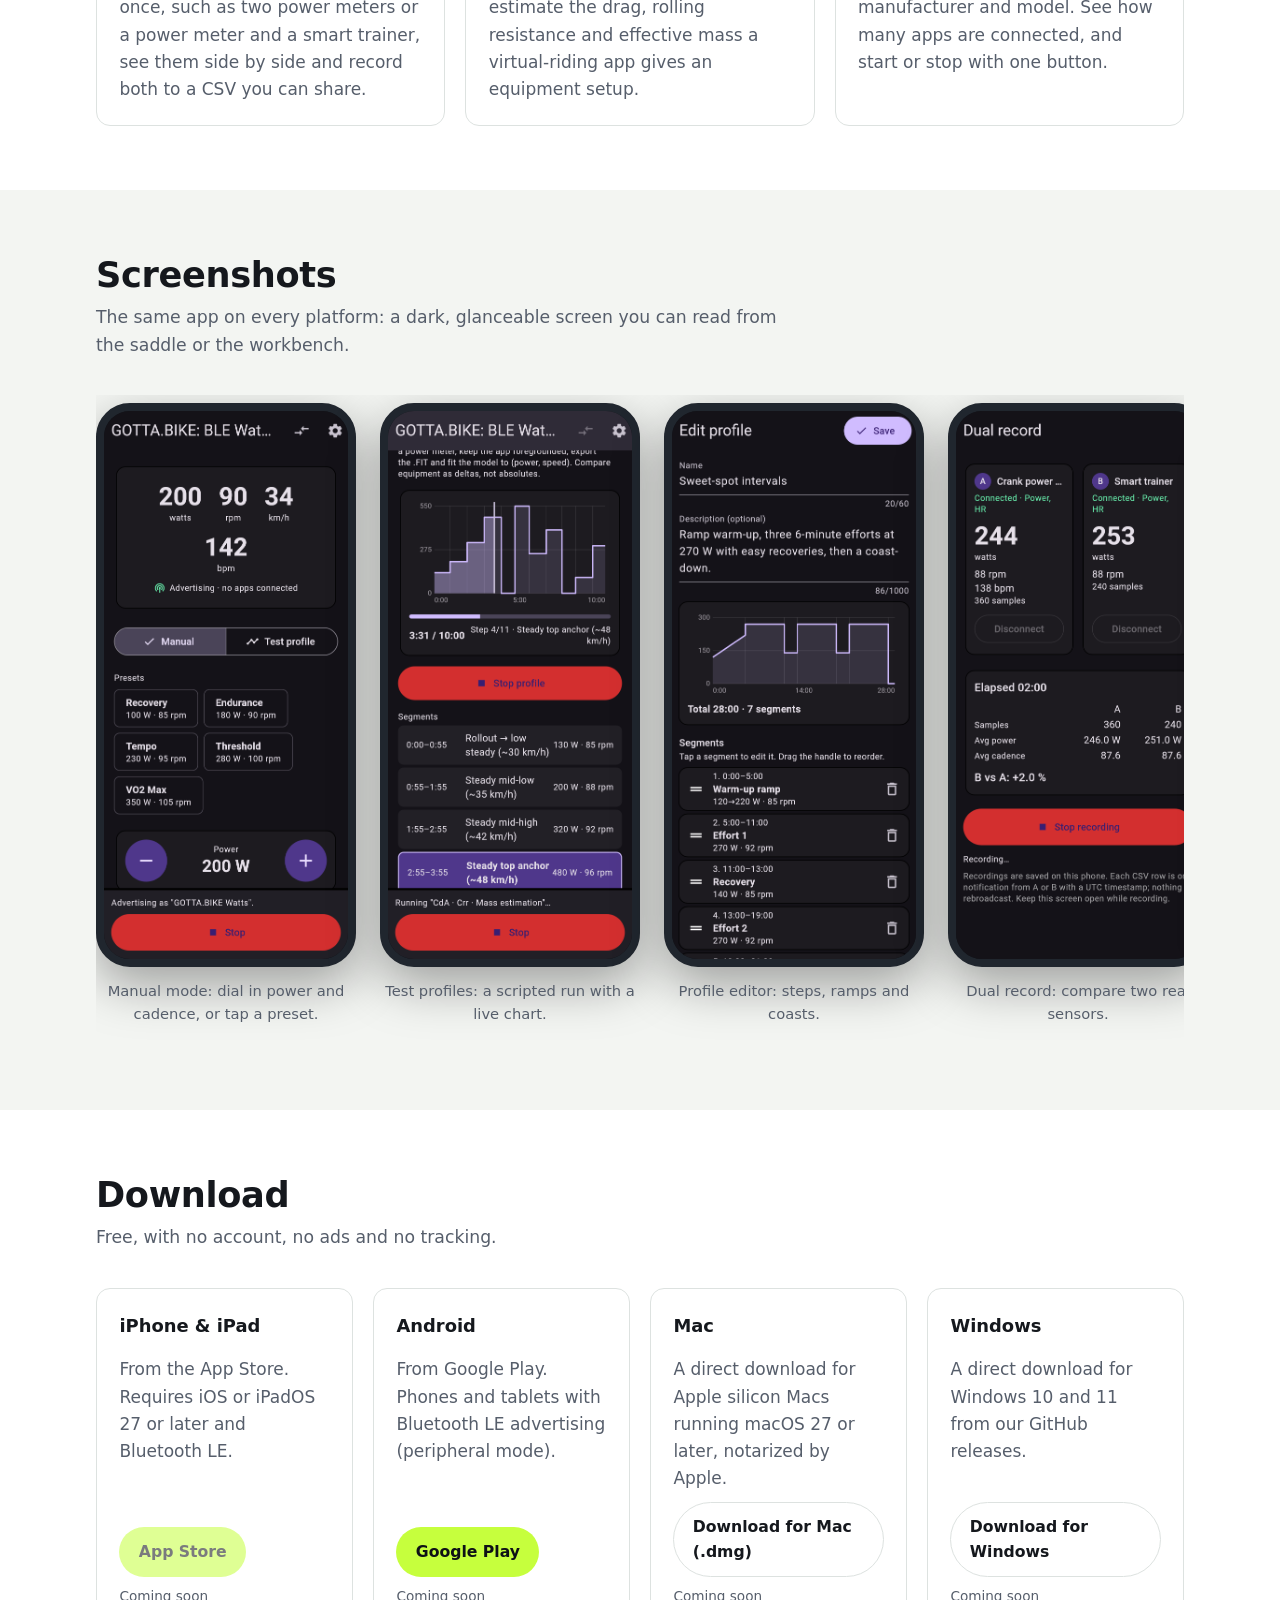
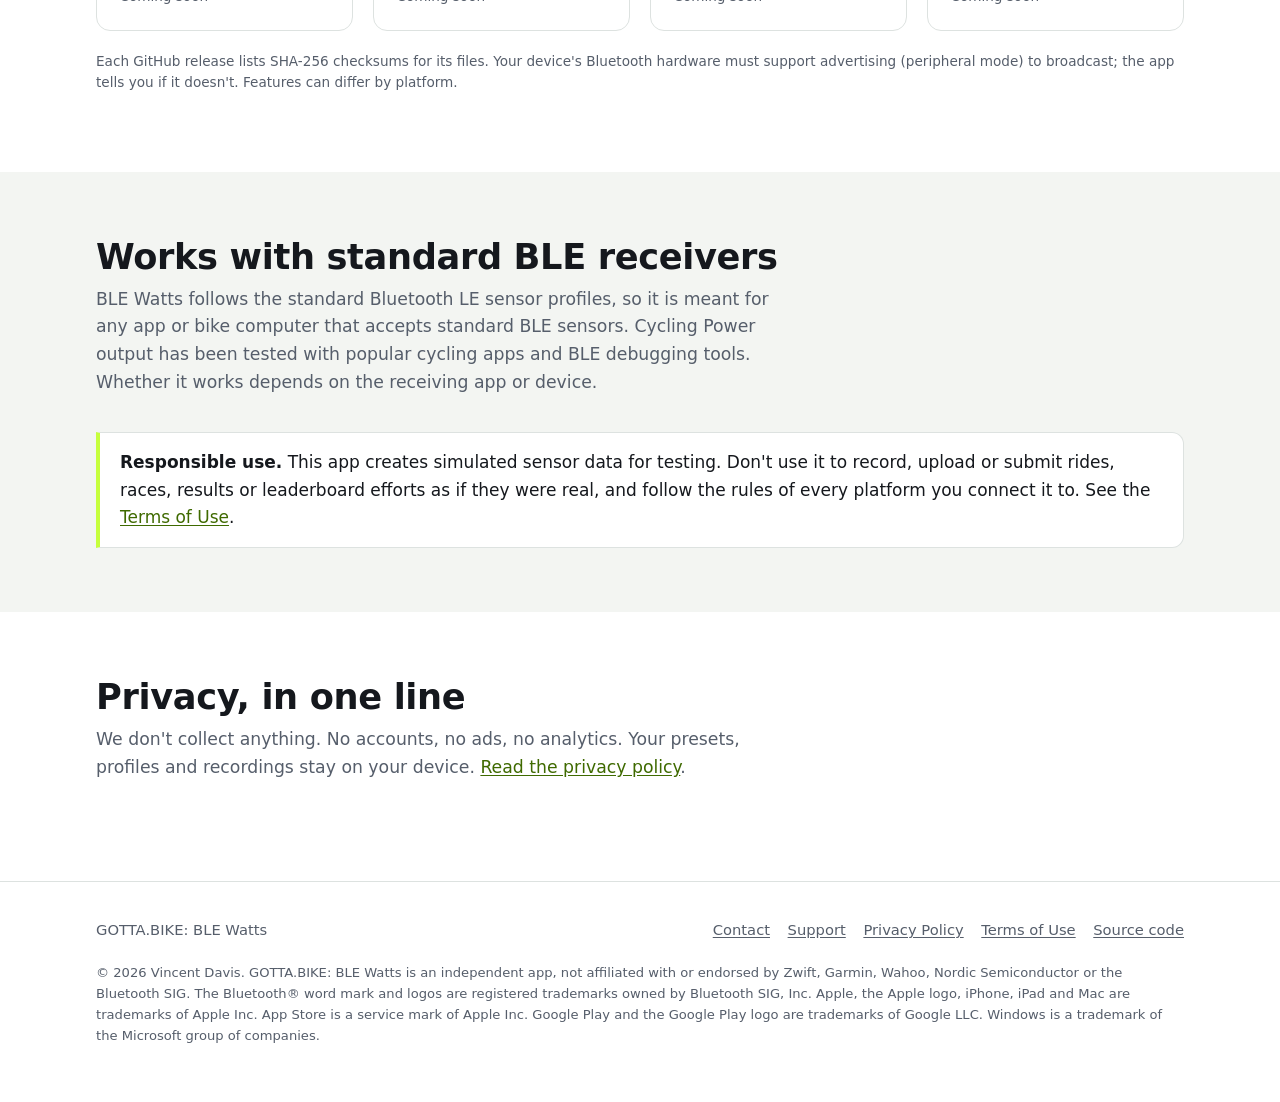
==== commit 7c673a52: "Website: developer name Vincent Davis Co-Authored-By: Claude Opus 5.5 <noreply@anthropic.com> Claude" ====
--- a/website/index.html
+++ b/website/index.html
@@ -193,7 +193,7 @@
         <a href="https://github.com/vincentdavis/GOTTA.BIKE-BLE-Watts">Source code</a>
       </nav>
     </div>
-    <p class="fine">© 2026 <span class="ph">[DEVELOPER LEGAL NAME]</span>. GOTTA.BIKE: BLE Watts is an independent app, not affiliated with or endorsed by Zwift, Garmin, Wahoo, Nordic Semiconductor or the Bluetooth SIG. The Bluetooth® word mark and logos are registered trademarks owned by Bluetooth SIG, Inc. Apple, the Apple logo, iPhone, iPad and Mac are trademarks of Apple Inc. App Store is a service mark of Apple Inc. Google Play and the Google Play logo are trademarks of Google LLC. Windows is a trademark of the Microsoft group of companies.</p>
+    <p class="fine">© 2026 Vincent Davis. GOTTA.BIKE: BLE Watts is an independent app, not affiliated with or endorsed by Zwift, Garmin, Wahoo, Nordic Semiconductor or the Bluetooth SIG. The Bluetooth® word mark and logos are registered trademarks owned by Bluetooth SIG, Inc. Apple, the Apple logo, iPhone, iPad and Mac are trademarks of Apple Inc. App Store is a service mark of Apple Inc. Google Play and the Google Play logo are trademarks of Google LLC. Windows is a trademark of the Microsoft group of companies.</p>
   </div>
 </footer>
 </body>
